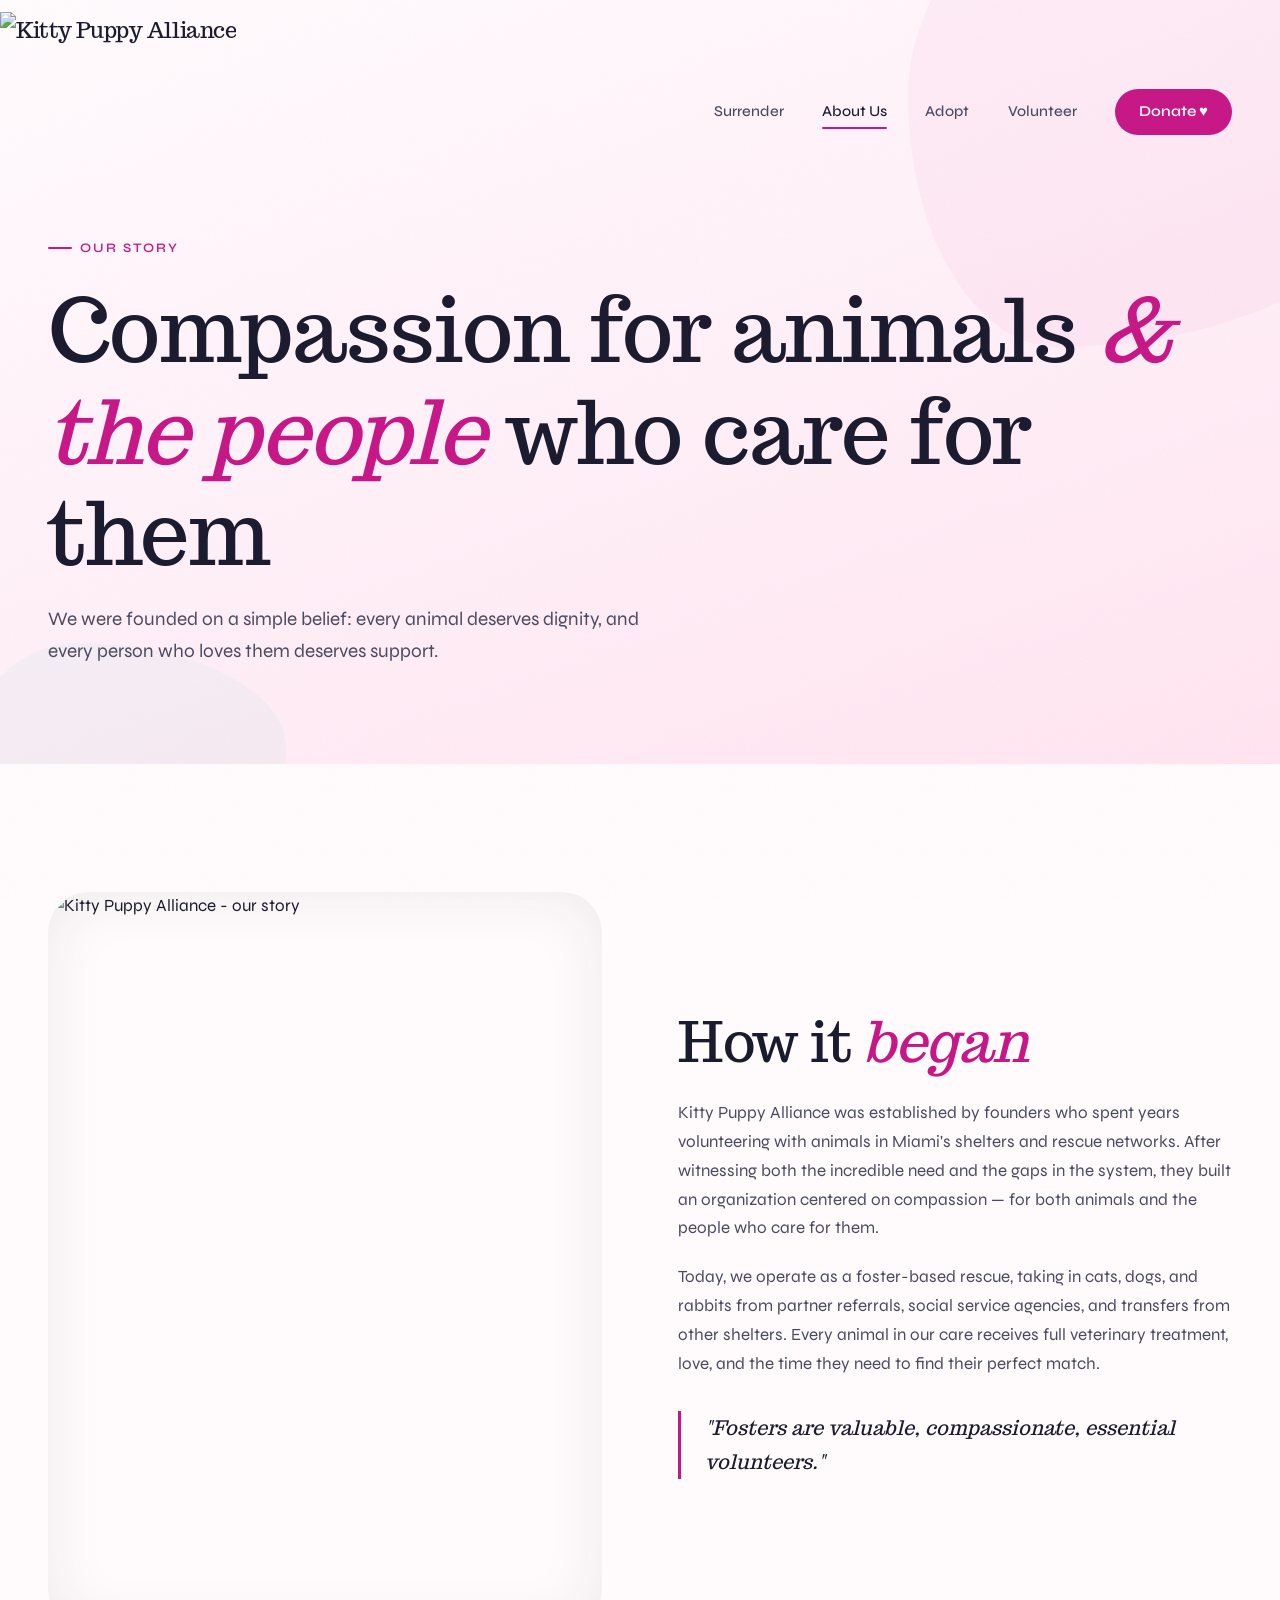
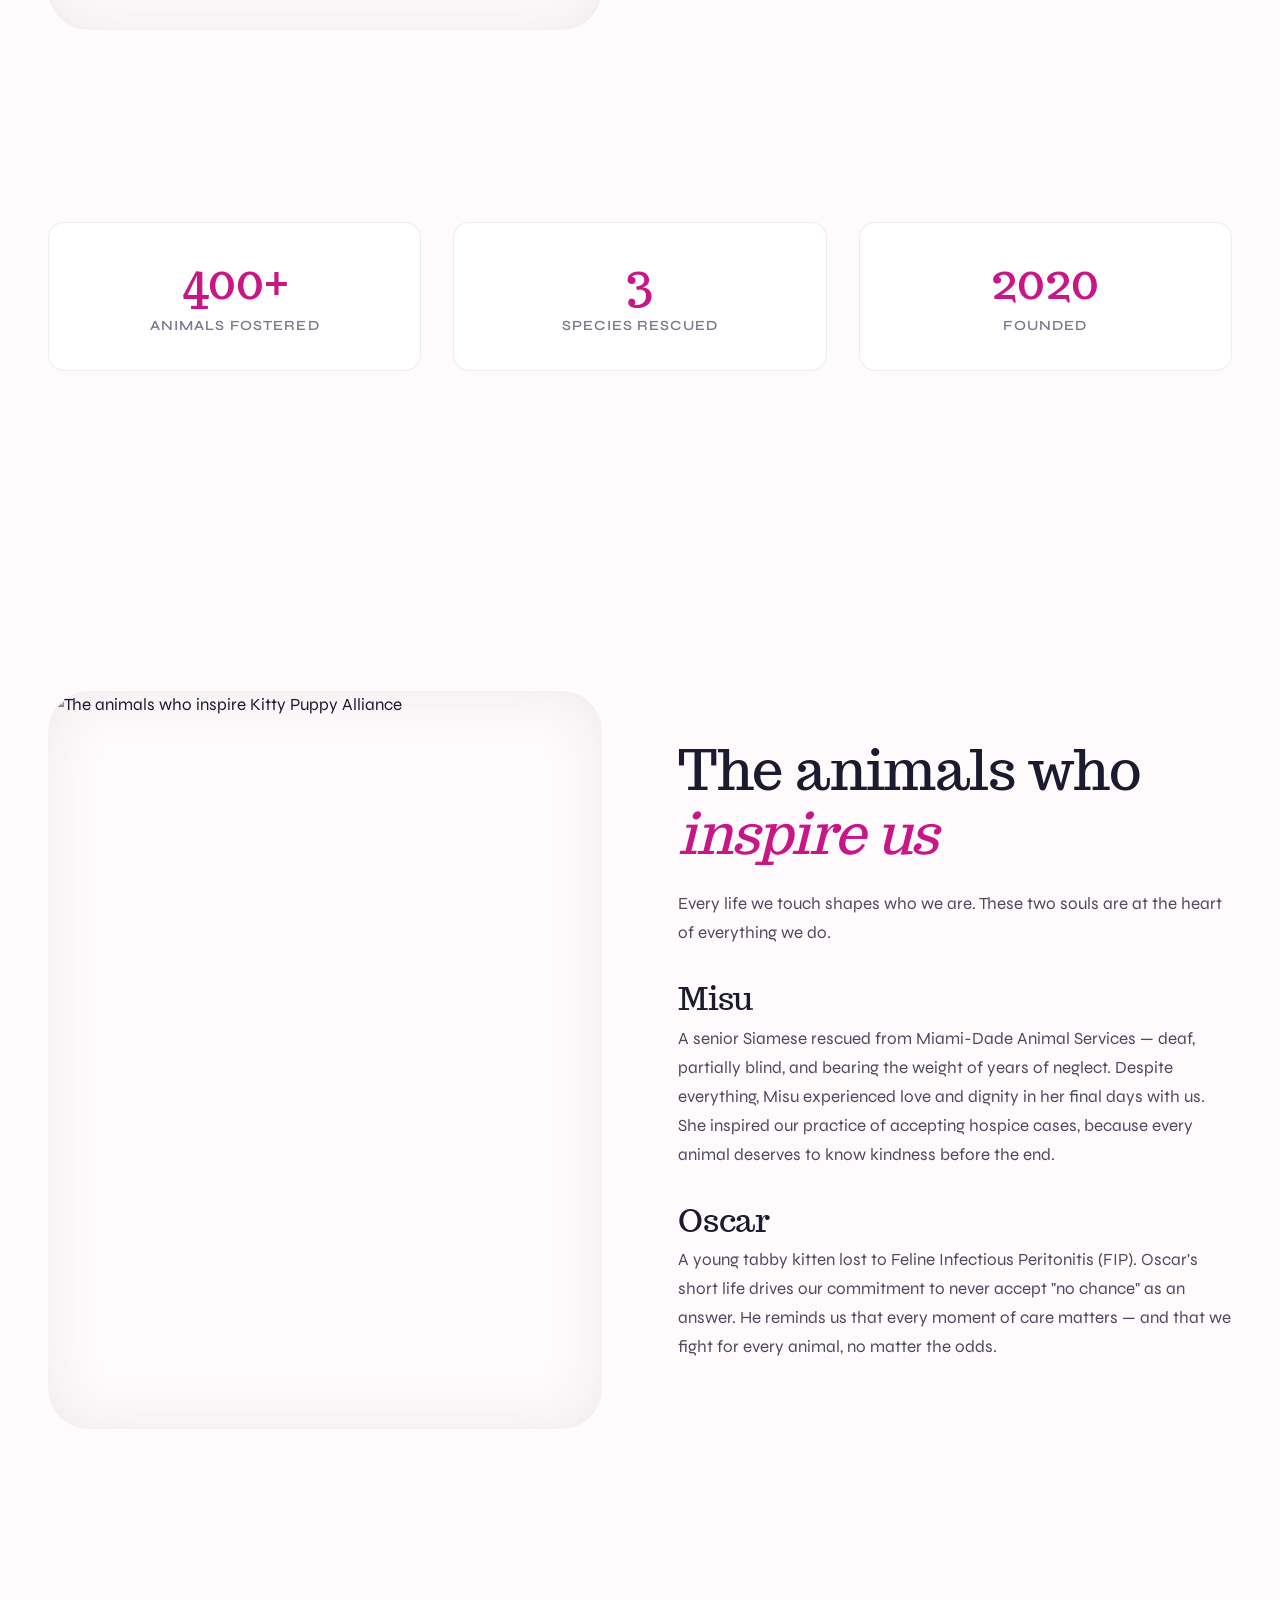
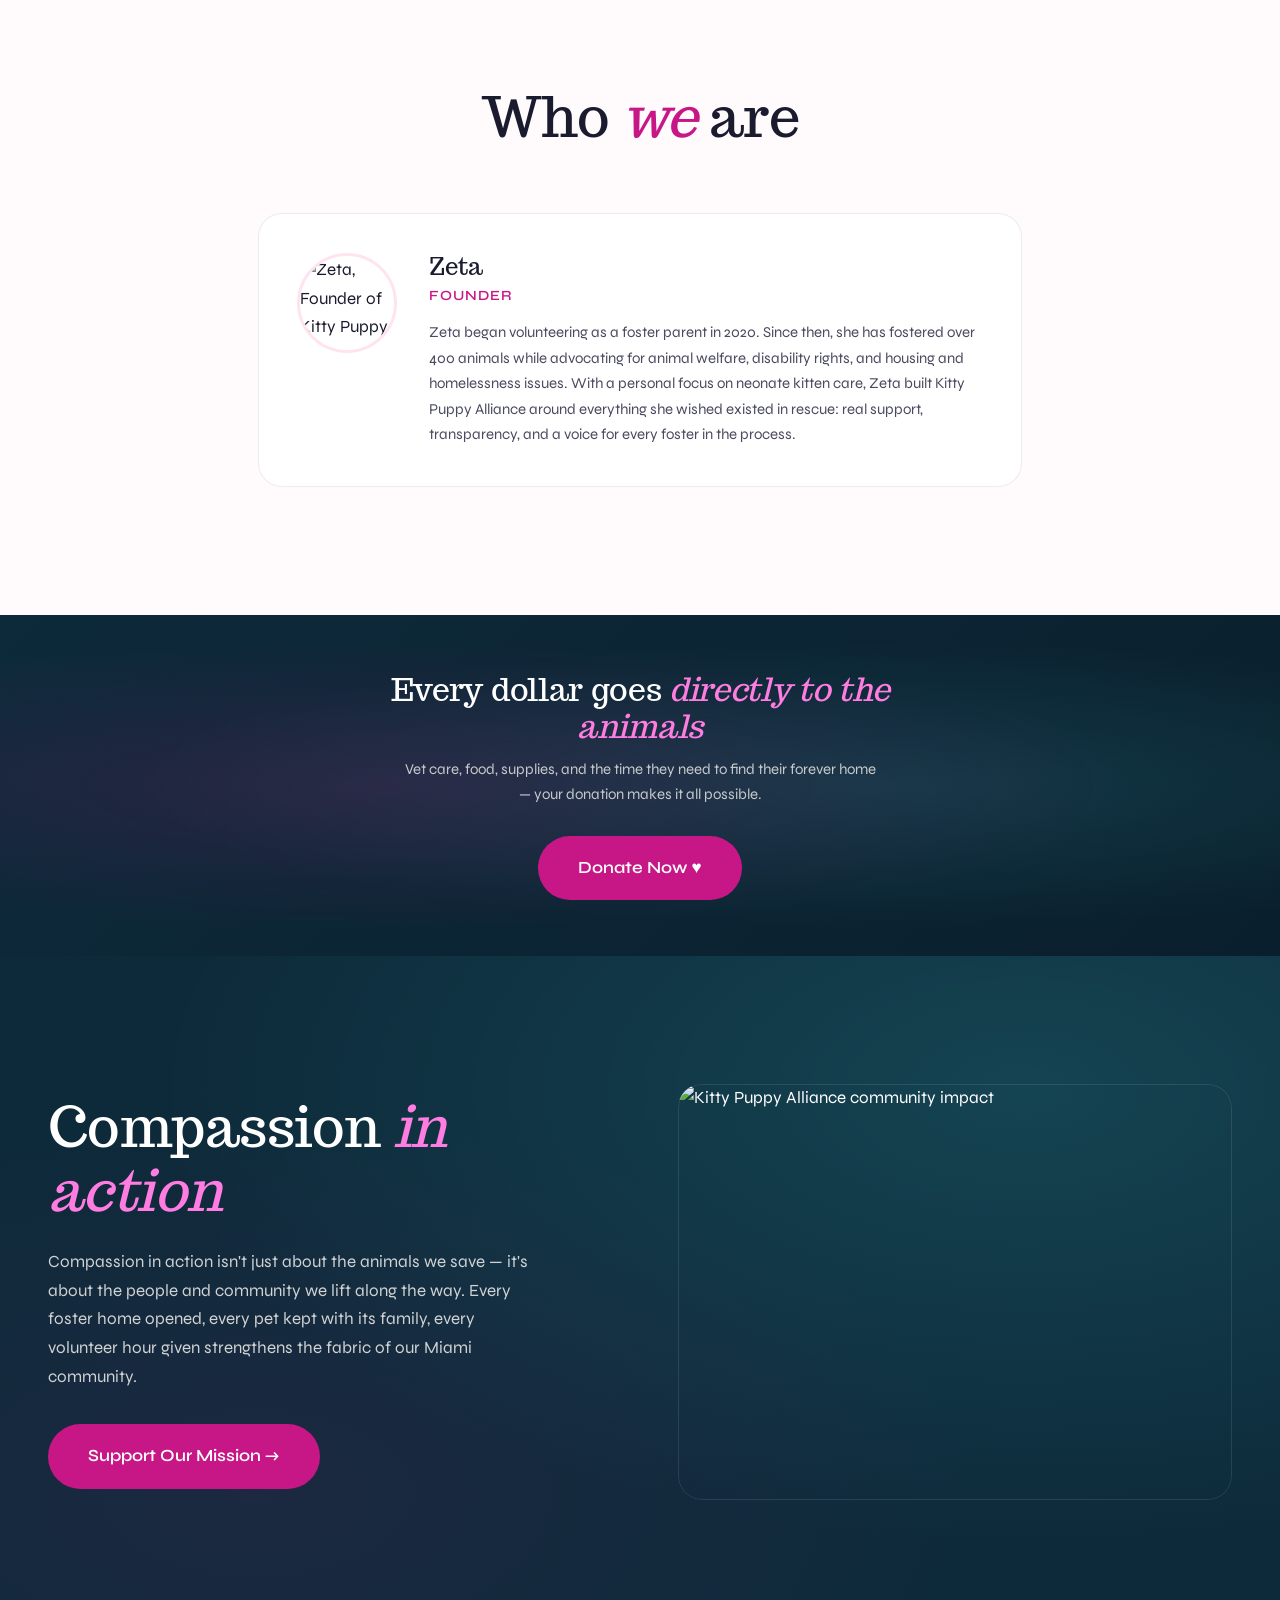
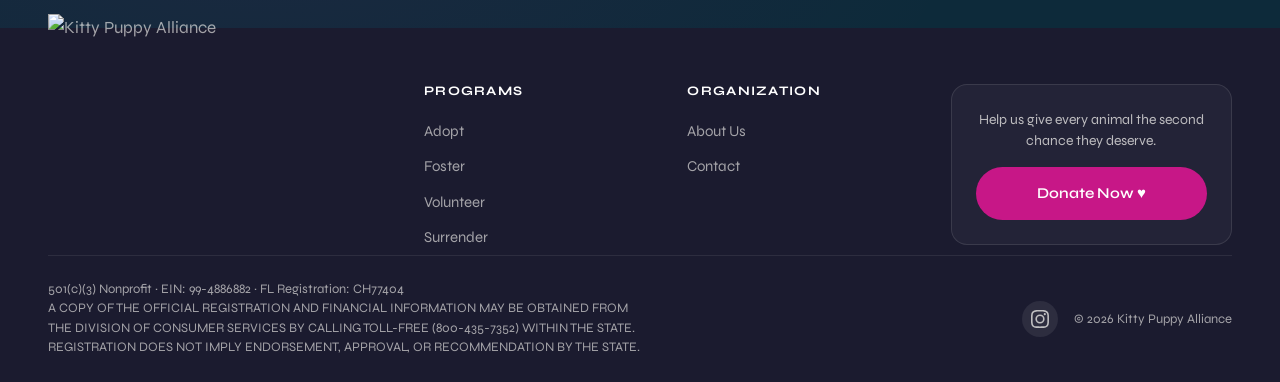
==== about.html @ 5770b817 "Initial commit — Kitty Puppy Alliance website Custom HTML/CSS/JS build with Formspree form integrati" ====
<!DOCTYPE html>
<html lang="en">
<head>
  <meta charset="UTF-8">
  <meta name="viewport" content="width=device-width, initial-scale=1.0">
  <title>About Us — Kitty Puppy Alliance</title>
  <meta name="description" content="Learn about Kitty Puppy Alliance, our mission, the animals who inspire us, and the team behind our work rescuing animals in Miami.">
  <link rel="preconnect" href="https://fonts.googleapis.com">
  <link rel="preconnect" href="https://fonts.gstatic.com" crossorigin>
  <link href="https://fonts.googleapis.com/css2?family=Trocchi&family=Syne:wght@400;500;600;700&display=swap" rel="stylesheet">
  <link rel="stylesheet" href="styles.css">
</head>
<body>

  <div id="nav-include"></div>

  <!-- Page Hero -->
  <section class="page-hero">
    <div class="page-hero__bg">
      <div class="page-hero__shape page-hero__shape--1"></div>
      <div class="page-hero__shape page-hero__shape--2"></div>
    </div>
    <div class="container">
      <div class="page-hero__content">
        <span class="page-hero__eyebrow">Our Story</span>
        <h1>Compassion for animals <em>&amp; the people</em> who care for them</h1>
        <p class="page-hero__desc">We were founded on a simple belief: every animal deserves dignity, and every person who loves them deserves support.</p>
      </div>
    </div>
  </section>

  <!-- Our Story -->
  <section>
    <div class="container">
      <div class="story__grid">
        <div class="story__image reveal-left">
          <img src="https://images.squarespace-cdn.com/content/v1/691a7016b13113248eb83f88/06ee1a6d-6d19-408b-808d-6c50726f0eca/22d7e254-aaae-4e81-8c7a-a4995b620a81.JPG" alt="Kitty Puppy Alliance - our story" loading="lazy">
        </div>
        <div class="story__text reveal-right">
          <h2>How it <em>began</em></h2>
          <p>Kitty Puppy Alliance was established by founders who spent years volunteering with animals in Miami's shelters and rescue networks. After witnessing both the incredible need and the gaps in the system, they built an organization centered on compassion — for both animals and the people who care for them.</p>
          <p>Today, we operate as a foster-based rescue, taking in cats, dogs, and rabbits from partner referrals, social service agencies, and transfers from other shelters. Every animal in our care receives full veterinary treatment, love, and the time they need to find their perfect match.</p>
          <blockquote>"Fosters are valuable, compassionate, essential volunteers."</blockquote>
        </div>
      </div>
    </div>
  </section>

  <!-- Stats -->
  <section style="padding-top: 0;">
    <div class="container">
      <div class="stats-row reveal">
        <div class="stat">
          <div class="stat__number">400+</div>
          <div class="stat__label">Animals Fostered</div>
        </div>
        <div class="stat">
          <div class="stat__number">3</div>
          <div class="stat__label">Species Rescued</div>
        </div>
        <div class="stat">
          <div class="stat__number">2020</div>
          <div class="stat__label">Founded</div>
        </div>
      </div>
    </div>
  </section>

  <!-- The Animals Who Inspire Us -->
  <section class="programs" style="background: var(--bg-cream);">
    <div class="container">
      <div class="story__grid">
        <div class="story__image reveal-left">
          <img src="https://images.squarespace-cdn.com/content/v1/691a7016b13113248eb83f88/638ed238-31b7-4795-a4ea-f58158a9a545/IMG_5581.JPG" alt="The animals who inspire Kitty Puppy Alliance" loading="lazy">
        </div>
        <div class="story__text reveal-right">
          <h2>The animals who <em>inspire us</em></h2>
          <p>Every life we touch shapes who we are. These two souls are at the heart of everything we do.</p>
          <div style="margin-top: 2rem;">
            <h3 style="margin-bottom: 0.5rem;">Misu</h3>
            <p>A senior Siamese rescued from Miami-Dade Animal Services — deaf, partially blind, and bearing the weight of years of neglect. Despite everything, Misu experienced love and dignity in her final days with us. She inspired our practice of accepting hospice cases, because every animal deserves to know kindness before the end.</p>
          </div>
          <div style="margin-top: 2rem;">
            <h3 style="margin-bottom: 0.5rem;">Oscar</h3>
            <p>A young tabby kitten lost to Feline Infectious Peritonitis (FIP). Oscar's short life drives our commitment to never accept "no chance" as an answer. He reminds us that every moment of care matters — and that we fight for every animal, no matter the odds.</p>
          </div>
        </div>
      </div>
    </div>
  </section>

  <!-- Founder -->
  <section>
    <div class="container container--narrow">
      <div class="programs__header reveal">
        <h2>Who <em>we</em> are</h2>
      </div>
      <div class="bio-card reveal">
        <div class="bio-card__avatar">
          <img src="https://images.squarespace-cdn.com/content/v1/691a7016b13113248eb83f88/3423b801-7f12-4124-b3c8-c02146cdd0ae/Screenshot_12-1-2026_134823_.jpeg?format=750w" alt="Zeta, Founder of Kitty Puppy Alliance">
        </div>
        <div>
          <h3 class="bio-card__name">Zeta</h3>
          <div class="bio-card__role">Founder</div>
          <p>Zeta began volunteering as a foster parent in 2020. Since then, she has fostered over 400 animals while advocating for animal welfare, disability rights, and housing and homelessness issues. With a personal focus on neonate kitten care, Zeta built Kitty Puppy Alliance around everything she wished existed in rescue: real support, transparency, and a voice for every foster in the process.</p>
        </div>
      </div>
    </div>
  </section>

  <!-- Donate CTA Banner -->
  <section class="donate-banner">
    <div class="container">
      <div class="donate-banner__inner">
        <h3>Every dollar goes <em>directly to the animals</em></h3>
        <p>Vet care, food, supplies, and the time they need to find their forever home — your donation makes it all possible.</p>
        <a href="https://checkout.shelterluv.com/donate/KPAI" class="btn btn--primary btn--lg" target="_blank" rel="noopener">Donate Now &hearts;</a>
      </div>
    </div>
  </section>

  <!-- Community Impact -->
  <section class="support">
    <div class="container">
      <div class="support__inner">
        <div class="support__text reveal-left">
          <h2>Compassion <em style="color: var(--accent-gold);">in action</em></h2>
          <p>Compassion in action isn't just about the animals we save — it's about the people and community we lift along the way. Every foster home opened, every pet kept with its family, every volunteer hour given strengthens the fabric of our Miami community.</p>
          <a href="https://checkout.shelterluv.com/donate/KPAI" class="btn btn--primary btn--lg" target="_blank" rel="noopener">Support Our Mission &rarr;</a>
        </div>
        <div class="support__visual reveal-right">
          <div class="support__image-frame">
            <img src="https://images.squarespace-cdn.com/content/v1/691a7016b13113248eb83f88/bb060ac6-0a2f-4ac6-9aef-354af32b2a9e/3b124921-14e9-4ecb-90fb-48788ac9b11e.JPG" alt="Kitty Puppy Alliance community impact" loading="lazy">
          </div>
        </div>
      </div>
    </div>
  </section>

  <div id="footer-include"></div>
  <div id="donate-modal-include"></div>

  <script src="script.js"></script>
</body>
</html>
---- styles.css ----
/* ============================================
   KITTY PUPPY ALLIANCE — Editorial Sanctuary
   ============================================ */

/* --- CSS Variables --- */
:root {
  --bg-cream: #FFFBFD;
  --bg-warm: #FFF0F8;
  --bg-blush: #FFE4F0;
  --bg-sage-light: #E0FEFF;
  --text-primary: #1B1B2F;
  --text-secondary: #4A4A60;
  --text-muted: #7A7A90;
  --accent-terracotta: #c71787;
  --accent-terracotta-dark: #a01270;
  --accent-sage: #00b8b8;
  --accent-sage-dark: #009696;
  --accent-gold: #ff7de1;
  --accent-forest: #0d2a3a;
  --accent-teal: #4dfffe;
  --white: #ffffff;
  --border-light: rgba(27, 27, 47, 0.08);
  --shadow-soft: 0 4px 30px rgba(27, 27, 47, 0.06);
  --shadow-medium: 0 8px 40px rgba(27, 27, 47, 0.1);
  --shadow-strong: 0 16px 60px rgba(27, 27, 47, 0.14);
  --radius-sm: 8px;
  --radius-md: 16px;
  --radius-lg: 24px;
  --radius-xl: 40px;
  --transition-fast: 0.2s cubic-bezier(0.4, 0, 0.2, 1);
  --transition-smooth: 0.4s cubic-bezier(0.4, 0, 0.2, 1);
  --transition-spring: 0.6s cubic-bezier(0.34, 1.56, 0.64, 1);
  --font-display: 'Trocchi', 'Georgia', serif;
  --font-body: 'Syne', 'Segoe UI', sans-serif;
  --container-max: 1280px;
  --container-narrow: 860px;
}

/* --- Reset & Base --- */
*, *::before, *::after {
  margin: 0;
  padding: 0;
  box-sizing: border-box;
}

html {
  scroll-behavior: smooth;
  -webkit-font-smoothing: antialiased;
  -moz-osx-font-smoothing: grayscale;
  overflow-x: hidden;
}

body {
  font-family: var(--font-body);
  font-size: 1.0625rem;
  line-height: 1.7;
  color: var(--text-primary);
  background-color: var(--bg-cream);
  overflow-x: hidden;
}

/* Grain overlay */
body::after {
  content: '';
  position: fixed;
  inset: 0;
  pointer-events: none;
  z-index: 9999;
  opacity: 0.018;
  background-image: url("data:image/svg+xml,%3Csvg viewBox='0 0 256 256' xmlns='http://www.w3.org/2000/svg'%3E%3Cfilter id='n'%3E%3CfeTurbulence type='fractalNoise' baseFrequency='0.85' numOctaves='4' stitchTiles='stitch'/%3E%3C/filter%3E%3Crect width='100%25' height='100%25' filter='url(%23n)'/%3E%3C/svg%3E");
  background-repeat: repeat;
  background-size: 200px;
}

img {
  max-width: 100%;
  height: auto;
  display: block;
}

a {
  color: inherit;
  text-decoration: none;
}

ul, ol {
  list-style: none;
}

button, input, textarea, select {
  font: inherit;
  color: inherit;
  border: none;
  background: none;
  outline: none;
}

button {
  cursor: pointer;
}

/* --- Typography --- */
h1, h2, h3, h4 {
  font-family: var(--font-display);
  font-weight: 400;
  line-height: 1.15;
  letter-spacing: -0.01em;
}

h1 {
  font-size: clamp(2.8rem, 7vw, 5.5rem);
}

h2 {
  font-size: clamp(2rem, 4.5vw, 3.5rem);
}

h3 {
  font-size: clamp(1.5rem, 2.5vw, 2rem);
}

h4 {
  font-size: clamp(1.2rem, 2vw, 1.5rem);
}

p {
  max-width: 68ch;
}

.text-muted {
  color: var(--text-muted);
}

.text-secondary {
  color: var(--text-secondary);
}

em, .italic {
  font-style: italic;
}

.display-serif {
  font-family: var(--font-display);
}

/* --- Layout --- */
.container {
  width: 100%;
  max-width: var(--container-max);
  margin: 0 auto;
  padding: 0 clamp(1.25rem, 4vw, 3rem);
}

.container--narrow {
  max-width: var(--container-narrow);
}

section {
  padding: clamp(4rem, 10vw, 8rem) 0;
}

/* --- Scroll Reveal Animations --- */
.reveal {
  opacity: 0;
  transform: translateY(32px);
  transition: opacity 0.8s cubic-bezier(0.4, 0, 0.2, 1),
              transform 0.8s cubic-bezier(0.4, 0, 0.2, 1);
}

.reveal.visible {
  opacity: 1;
  transform: translateY(0);
}

.reveal-delay-1 { transition-delay: 0.1s; }
.reveal-delay-2 { transition-delay: 0.2s; }
.reveal-delay-3 { transition-delay: 0.3s; }
.reveal-delay-4 { transition-delay: 0.4s; }

/* Fade in from left/right */
.reveal-left {
  opacity: 0;
  transform: translateX(-40px);
  transition: opacity 0.8s cubic-bezier(0.4, 0, 0.2, 1),
              transform 0.8s cubic-bezier(0.4, 0, 0.2, 1);
}

.reveal-right {
  opacity: 0;
  transform: translateX(40px);
  transition: opacity 0.8s cubic-bezier(0.4, 0, 0.2, 1),
              transform 0.8s cubic-bezier(0.4, 0, 0.2, 1);
}

.reveal-left.visible,
.reveal-right.visible {
  opacity: 1;
  transform: translateX(0);
}

/* --- Navigation --- */
.nav {
  position: fixed;
  top: 0;
  left: 0;
  right: 0;
  z-index: 1000;
  padding: 0.75rem 0;
  transition: background var(--transition-smooth),
              padding var(--transition-smooth),
              box-shadow var(--transition-smooth);
}

.nav.scrolled {
  background: rgba(255, 251, 253, 0.95);
  backdrop-filter: blur(20px);
  -webkit-backdrop-filter: blur(20px);
  padding: 0.5rem 0;
  box-shadow: 0 1px 0 var(--border-light);
}

.nav__inner {
  display: flex;
  align-items: center;
  justify-content: space-between;
  max-width: var(--container-max);
  margin: 0 auto;
  padding: 0 clamp(1.25rem, 4vw, 3rem) 0 0;
}

.nav__logo {
  display: flex;
  align-items: center;
  gap: 0.75rem;
  font-family: var(--font-display);
  font-size: 1.35rem;
  font-weight: 500;
  letter-spacing: -0.02em;
  color: var(--text-primary);
  transition: opacity var(--transition-fast);
}

.nav__logo:hover {
  opacity: 0.7;
}

.nav__logo-img {
  height: 200px;
  width: auto;
  flex-shrink: 0;
  transition: height 0.5s cubic-bezier(0.4, 0, 0.2, 1),
              opacity var(--transition-fast);
}

.nav.scrolled .nav__logo-img {
  height: 60px;
}

.nav__logo:hover .nav__logo-img {
  opacity: 0.8;
}

.nav__links {
  display: flex;
  align-items: center;
  gap: clamp(1.5rem, 3vw, 2.5rem);
}

.nav__link {
  font-size: 0.9375rem;
  font-weight: 500;
  color: var(--text-secondary);
  position: relative;
  transition: color var(--transition-fast);
}

.nav__link::after {
  content: '';
  position: absolute;
  bottom: -4px;
  left: 0;
  width: 0;
  height: 2px;
  background: var(--accent-terracotta);
  border-radius: 1px;
  transition: width var(--transition-smooth);
}

.nav__link:hover {
  color: var(--text-primary);
}

.nav__link:hover::after {
  width: 100%;
}

.nav__link--active {
  color: var(--text-primary);
}

.nav__link--active::after {
  width: 100%;
}

.nav__donate {
  display: inline-flex;
  align-items: center;
  gap: 0.5rem;
  padding: 0.625rem 1.5rem;
  background: var(--accent-terracotta);
  color: var(--white);
  font-size: 0.9375rem;
  font-weight: 600;
  border-radius: 100px;
  transition: background var(--transition-fast),
              transform var(--transition-fast);
}

.nav__donate:hover {
  background: var(--accent-terracotta-dark);
  transform: translateY(-1px);
}

/* Mobile menu */
.nav__hamburger {
  display: none;
  flex-direction: column;
  gap: 5px;
  padding: 4px;
  cursor: pointer;
  z-index: 1001;
}

.nav__hamburger span {
  display: block;
  width: 24px;
  height: 2px;
  background: var(--text-primary);
  border-radius: 2px;
  transition: transform var(--transition-smooth), opacity var(--transition-fast);
}

.nav__hamburger.active span:nth-child(1) {
  transform: rotate(45deg) translate(5px, 5px);
}

.nav__hamburger.active span:nth-child(2) {
  opacity: 0;
}

.nav__hamburger.active span:nth-child(3) {
  transform: rotate(-45deg) translate(5px, -5px);
}

/* --- Buttons --- */
.btn {
  display: inline-flex;
  align-items: center;
  justify-content: center;
  gap: 0.5rem;
  padding: 0.875rem 2rem;
  font-size: 0.9375rem;
  font-weight: 600;
  border-radius: 100px;
  transition: all var(--transition-fast);
  position: relative;
  overflow: hidden;
}

.btn--primary {
  background: var(--accent-terracotta);
  color: var(--white);
}

.btn--primary:hover {
  background: var(--accent-terracotta-dark);
  transform: translateY(-2px);
  box-shadow: 0 8px 24px rgba(199, 23, 135, 0.3);
}

.btn--secondary {
  background: transparent;
  color: var(--text-primary);
  border: 1.5px solid var(--text-primary);
}

.btn--secondary:hover {
  background: var(--text-primary);
  color: var(--white);
  transform: translateY(-2px);
}

.btn--sage {
  background: var(--accent-sage);
  color: var(--white);
}

.btn--sage:hover {
  background: var(--accent-sage-dark);
  transform: translateY(-2px);
  box-shadow: 0 8px 24px rgba(0, 184, 184, 0.3);
}

.btn--ghost {
  background: transparent;
  color: var(--accent-terracotta);
  padding: 0;
  font-weight: 600;
}

.btn--ghost::after {
  content: ' \2192';
  transition: transform var(--transition-fast);
  display: inline-block;
}

.btn--ghost:hover {
  color: var(--accent-terracotta-dark);
}

.btn--ghost:hover::after {
  transform: translateX(4px);
}

.btn--lg {
  padding: 1.125rem 2.5rem;
  font-size: 1.0625rem;
}

/* --- Hero Section --- */
.hero {
  position: relative;
  min-height: 100vh;
  display: flex;
  align-items: center;
  overflow: hidden;
  padding-top: 230px;
  padding-bottom: 60px;
}

.hero__bg {
  position: absolute;
  inset: 0;
  z-index: 0;
}

.hero__bg img {
  width: 100%;
  height: 100%;
  object-fit: cover;
  object-position: center 30%;
}

.hero__overlay {
  position: absolute;
  inset: 0;
  background: linear-gradient(
    135deg,
    rgba(255, 251, 253, 0.93) 0%,
    rgba(255, 251, 253, 0.80) 40%,
    rgba(255, 251, 253, 0.55) 100%
  );
}

.hero__content {
  position: relative;
  z-index: 1;
  max-width: 720px;
}

.hero__eyebrow {
  display: inline-flex;
  align-items: center;
  gap: 0.5rem;
  font-size: 0.8125rem;
  font-weight: 600;
  text-transform: uppercase;
  letter-spacing: 0.15em;
  color: var(--accent-terracotta);
  margin-bottom: 1.5rem;
  opacity: 0;
  transform: translateY(20px);
  animation: fadeUp 0.8s 0.3s forwards;
}

.hero__eyebrow::before {
  content: '';
  width: 32px;
  height: 2px;
  background: var(--accent-terracotta);
  border-radius: 1px;
}

.hero h1 {
  margin-bottom: 1.5rem;
  opacity: 0;
  transform: translateY(30px);
  animation: fadeUp 0.8s 0.5s forwards;
}

.hero h1 em {
  color: var(--accent-terracotta);
  font-style: italic;
}

.hero__subtitle {
  font-size: clamp(1.0625rem, 1.5vw, 1.25rem);
  color: var(--text-secondary);
  max-width: 540px;
  margin-bottom: 2.5rem;
  opacity: 0;
  transform: translateY(20px);
  animation: fadeUp 0.8s 0.7s forwards;
}

.hero__actions {
  display: flex;
  flex-wrap: wrap;
  gap: 1rem;
  opacity: 0;
  transform: translateY(20px);
  animation: fadeUp 0.8s 0.9s forwards;
}

/* Organic shape decoration */
.hero__shape {
  position: absolute;
  z-index: 0;
  opacity: 0.06;
}

.hero__shape--1 {
  top: -10%;
  right: -5%;
  width: 600px;
  height: 600px;
  background: var(--accent-sage);
  border-radius: 60% 40% 70% 30% / 50% 60% 40% 50%;
  animation: morphBlob 20s ease-in-out infinite;
}

.hero__shape--2 {
  bottom: -15%;
  left: -8%;
  width: 400px;
  height: 400px;
  background: var(--accent-terracotta);
  border-radius: 40% 60% 30% 70% / 60% 30% 70% 40%;
  animation: morphBlob 15s ease-in-out infinite reverse;
}

@keyframes morphBlob {
  0%, 100% { border-radius: 60% 40% 70% 30% / 50% 60% 40% 50%; }
  25% { border-radius: 40% 60% 30% 70% / 60% 30% 70% 40%; }
  50% { border-radius: 50% 50% 60% 40% / 40% 70% 30% 60%; }
  75% { border-radius: 70% 30% 50% 50% / 50% 40% 60% 50%; }
}

@keyframes fadeUp {
  to {
    opacity: 1;
    transform: translateY(0);
  }
}

/* --- Page Hero (inner pages) --- */
.page-hero {
  position: relative;
  padding: clamp(14rem, 18vw, 16rem) 0 clamp(4rem, 8vw, 6rem);
  overflow: hidden;
}

.page-hero__bg {
  position: absolute;
  inset: 0;
  background: linear-gradient(160deg, var(--bg-cream) 0%, var(--bg-warm) 50%, var(--bg-blush) 100%);
}

.page-hero__shape {
  position: absolute;
  opacity: 0.04;
  border-radius: 50%;
}

.page-hero__shape--1 {
  top: -20%;
  right: -10%;
  width: 500px;
  height: 500px;
  background: var(--accent-terracotta);
  border-radius: 60% 40% 70% 30% / 50% 60% 40% 50%;
}

.page-hero__shape--2 {
  bottom: -30%;
  left: -5%;
  width: 350px;
  height: 350px;
  background: var(--accent-sage);
  border-radius: 40% 60% 30% 70% / 60% 30% 70% 40%;
}

.page-hero__content {
  position: relative;
  z-index: 1;
}

.page-hero__eyebrow {
  display: inline-flex;
  align-items: center;
  gap: 0.5rem;
  font-size: 0.8125rem;
  font-weight: 600;
  text-transform: uppercase;
  letter-spacing: 0.15em;
  color: var(--accent-terracotta);
  margin-bottom: 1.25rem;
}

.page-hero__eyebrow::before {
  content: '';
  width: 24px;
  height: 2px;
  background: var(--accent-terracotta);
  border-radius: 1px;
}

.page-hero h1 {
  margin-bottom: 1.25rem;
}

.page-hero h1 em {
  color: var(--accent-terracotta);
}

.page-hero__desc {
  font-size: clamp(1.0625rem, 1.5vw, 1.1875rem);
  color: var(--text-secondary);
  max-width: 600px;
}

/* --- Support / CTA Section --- */
.support {
  background: var(--accent-forest);
  color: var(--white);
  position: relative;
  overflow: hidden;
}

.support::before {
  content: '';
  position: absolute;
  inset: 0;
  background: radial-gradient(ellipse at 80% 20%, rgba(77, 255, 254, 0.12), transparent 60%),
              radial-gradient(ellipse at 20% 80%, rgba(199, 23, 135, 0.08), transparent 50%);
}

.support__inner {
  position: relative;
  display: grid;
  grid-template-columns: 1fr 1fr;
  gap: clamp(3rem, 6vw, 5rem);
  align-items: center;
}

.support__text h2 {
  color: var(--white);
  margin-bottom: 1.5rem;
}

.support__text h2 em {
  color: var(--accent-gold);
}

.support__text p {
  color: rgba(255, 253, 249, 0.8);
  font-size: 1.0625rem;
  margin-bottom: 2rem;
  max-width: 480px;
}

.support__visual {
  position: relative;
}

.support__image-frame {
  position: relative;
  border-radius: var(--radius-lg);
  overflow: hidden;
  aspect-ratio: 4/3;
}

.support__image-frame img {
  width: 100%;
  height: 100%;
  object-fit: cover;
}

.support__image-frame::after {
  content: '';
  position: absolute;
  inset: 0;
  border-radius: inherit;
  border: 1px solid rgba(255, 255, 255, 0.1);
}

.support__badge {
  position: absolute;
  bottom: -20px;
  left: -20px;
  background: var(--accent-sage);
  color: var(--white);
  padding: 1.25rem 1.75rem;
  border-radius: var(--radius-md);
  font-family: var(--font-display);
  font-size: 1.1rem;
  box-shadow: var(--shadow-strong);
}

.support__badge strong {
  display: block;
  font-size: 2rem;
  line-height: 1;
  margin-bottom: 0.25rem;
}

/* --- Program Cards --- */
.programs {
  background: var(--bg-warm);
  position: relative;
}

.programs__header {
  text-align: center;
  margin-bottom: clamp(3rem, 6vw, 4rem);
}

.programs__header h2 {
  margin-bottom: 0.75rem;
}

.programs__header h2 em {
  color: var(--accent-terracotta);
}

.programs__header p {
  color: var(--text-secondary);
  margin: 0 auto;
  max-width: 540px;
}

.programs__grid {
  display: grid;
  grid-template-columns: repeat(3, 1fr);
  gap: clamp(1.5rem, 3vw, 2rem);
}

.program-card {
  background: var(--white);
  border-radius: var(--radius-lg);
  overflow: hidden;
  transition: transform var(--transition-smooth),
              box-shadow var(--transition-smooth);
  position: relative;
}

.program-card:hover {
  transform: translateY(-8px);
  box-shadow: var(--shadow-strong);
}

.program-card__image {
  aspect-ratio: 4/3;
  overflow: hidden;
  position: relative;
}

.program-card__image img {
  width: 100%;
  height: 100%;
  object-fit: cover;
  transition: transform 0.6s cubic-bezier(0.4, 0, 0.2, 1);
}

.program-card:hover .program-card__image img {
  transform: scale(1.05);
}

.program-card__image::after {
  content: '';
  position: absolute;
  bottom: 0;
  left: 0;
  right: 0;
  height: 40%;
  background: linear-gradient(to top, rgba(44, 24, 16, 0.08), transparent);
}

.program-card__body {
  padding: clamp(1.5rem, 3vw, 2rem);
}

.program-card__tag {
  display: inline-block;
  font-size: 0.75rem;
  font-weight: 700;
  text-transform: uppercase;
  letter-spacing: 0.12em;
  padding: 0.35rem 0.85rem;
  border-radius: 100px;
  margin-bottom: 0.75rem;
}

.program-card__tag--foster {
  background: rgba(0, 184, 184, 0.1);
  color: var(--accent-sage-dark);
}

.program-card__tag--adopt {
  background: rgba(199, 23, 135, 0.1);
  color: var(--accent-terracotta);
}

.program-card__tag--volunteer {
  background: rgba(255, 125, 225, 0.12);
  color: #c71787;
}

.program-card h3 {
  margin-bottom: 0.625rem;
  font-size: 1.5rem;
}

.program-card p {
  color: var(--text-secondary);
  font-size: 0.9375rem;
  margin-bottom: 1.5rem;
}

/* --- Contact Section --- */
.contact {
  position: relative;
}

.contact__inner {
  display: grid;
  grid-template-columns: 1fr 1.1fr;
  gap: clamp(3rem, 6vw, 5rem);
  align-items: start;
}

.contact__info h2 {
  margin-bottom: 1rem;
}

.contact__info h2 em {
  color: var(--accent-terracotta);
}

.contact__info > p {
  color: var(--text-secondary);
  margin-bottom: 2.5rem;
}

.contact__detail {
  display: flex;
  align-items: flex-start;
  gap: 1rem;
  margin-bottom: 1.5rem;
}

.contact__detail-icon {
  width: 44px;
  height: 44px;
  background: var(--bg-warm);
  border-radius: 12px;
  display: flex;
  align-items: center;
  justify-content: center;
  flex-shrink: 0;
  font-size: 1.1rem;
}

.contact__detail-text {
  padding-top: 0.25rem;
}

.contact__detail-label {
  font-size: 0.8125rem;
  font-weight: 600;
  text-transform: uppercase;
  letter-spacing: 0.08em;
  color: var(--text-muted);
  margin-bottom: 0.125rem;
}

.contact__detail-value {
  font-size: 1rem;
  font-weight: 500;
}

.contact__detail-value a {
  color: var(--accent-terracotta);
  transition: color var(--transition-fast);
}

.contact__detail-value a:hover {
  color: var(--accent-terracotta-dark);
}

/* Form */
.form {
  background: var(--white);
  padding: clamp(2rem, 4vw, 2.5rem);
  border-radius: var(--radius-lg);
  box-shadow: var(--shadow-soft);
  border: 1px solid var(--border-light);
}

.form__group {
  margin-bottom: 1.25rem;
}

.form__label {
  display: block;
  font-size: 0.875rem;
  font-weight: 600;
  margin-bottom: 0.5rem;
  color: var(--text-primary);
}

.form__input,
.form__textarea,
.form__select {
  width: 100%;
  padding: 0.875rem 1rem;
  background: var(--bg-cream);
  border: 1.5px solid var(--border-light);
  border-radius: var(--radius-sm);
  font-size: 0.9375rem;
  transition: border-color var(--transition-fast),
              box-shadow var(--transition-fast);
}

.form__input:focus,
.form__textarea:focus,
.form__select:focus {
  border-color: var(--accent-terracotta);
  box-shadow: 0 0 0 3px rgba(199, 23, 135, 0.1);
}

.form__textarea {
  resize: vertical;
  min-height: 120px;
}

.form__select {
  appearance: none;
  background-image: url("data:image/svg+xml,%3Csvg xmlns='http://www.w3.org/2000/svg' width='12' height='12' viewBox='0 0 12 12'%3E%3Cpath d='M6 8L1 3h10z' fill='%238B7355'/%3E%3C/svg%3E");
  background-repeat: no-repeat;
  background-position: right 1rem center;
  padding-right: 2.5rem;
  cursor: pointer;
}

.form__row {
  display: grid;
  grid-template-columns: 1fr 1fr;
  gap: 1rem;
}

.form__lang-toggle {
  display: flex;
  gap: 0;
  margin-bottom: 1.5rem;
  border: 1.5px solid var(--border-light);
  border-radius: 100px;
  overflow: hidden;
  width: fit-content;
}

.form__lang-btn {
  padding: 0.5rem 1.25rem;
  font-size: 0.8125rem;
  font-weight: 600;
  cursor: pointer;
  transition: all var(--transition-fast);
  background: var(--white);
  color: var(--text-muted);
  border: none;
}

.form__lang-btn.selected {
  background: var(--accent-terracotta);
  color: var(--white);
}

.form .btn {
  width: 100%;
  margin-top: 0.5rem;
}

/* --- Footer --- */
.footer {
  background: var(--text-primary);
  color: rgba(255, 253, 249, 0.6);
  padding: clamp(2.5rem, 5vw, 3.5rem) 0 1.5rem;
}

.footer__inner {
  position: relative;
  display: grid;
  grid-template-columns: 1.2fr 0.8fr 0.8fr 1fr;
  gap: clamp(1.5rem, 3vw, 3rem);
  align-items: start;
}

.footer__watermark {
  max-width: 100%;
  height: auto;
  align-self: center;
  margin-top: -70px;
}

.footer__bottom-right {
  display: flex;
  align-items: center;
  gap: 1rem;
}

.footer__social {
  display: flex;
  gap: 0.75rem;
}

.footer__social a {
  width: 36px;
  height: 36px;
  display: flex;
  align-items: center;
  justify-content: center;
  border-radius: 50%;
  background: rgba(255, 255, 255, 0.08);
  color: rgba(255, 253, 249, 0.7);
  font-size: 0.875rem;
  transition: background var(--transition-fast),
              color var(--transition-fast);
}

.footer__social a:hover {
  background: var(--accent-terracotta);
  color: var(--white);
}

.footer__col h4 {
  color: var(--white);
  font-family: var(--font-body);
  font-size: 0.8125rem;
  font-weight: 700;
  text-transform: uppercase;
  letter-spacing: 0.1em;
  margin-bottom: 1rem;
}

.footer__col a {
  display: block;
  font-size: 0.9375rem;
  padding: 0.3rem 0;
  transition: color var(--transition-fast);
}

.footer__col a:hover {
  color: var(--white);
}

.footer__donate {
  background: rgba(255, 255, 255, 0.04);
  border: 1px solid rgba(255, 255, 255, 0.1);
  border-radius: var(--radius-md);
  padding: 1.5rem;
  text-align: center;
}

.footer__donate p {
  font-size: 0.875rem;
  line-height: 1.5;
  margin-bottom: 1rem;
  color: rgba(255, 253, 249, 0.7);
}

.footer__donate .btn {
  width: 100%;
  font-size: 0.9375rem;
}

.footer__bottom {
  padding-top: 1.5rem;
  border-top: 1px solid rgba(255, 255, 255, 0.08);
  display: flex;
  flex-wrap: wrap;
  justify-content: space-between;
  gap: 1rem;
  font-size: 0.8125rem;
}

.footer__legal {
  max-width: 600px;
  line-height: 1.5;
}

/* --- Section Divider (organic wave) --- */
.wave-divider {
  position: relative;
  width: 100%;
  overflow: hidden;
  line-height: 0;
  margin-top: -1px;
}

.wave-divider svg {
  display: block;
  width: 100%;
  height: 70px;
}

.wave-divider--flip {
  margin-top: 0;
  margin-bottom: -1px;
}

/* --- Featured Pets --- */
.pets__grid {
  display: grid;
  grid-template-columns: repeat(2, 1fr);
  gap: clamp(1.5rem, 3vw, 2rem);
  margin-top: clamp(2.5rem, 5vw, 3.5rem);
}

.pet-card {
  background: var(--white);
  border-radius: var(--radius-lg);
  overflow: hidden;
  display: grid;
  grid-template-columns: 1fr 1fr;
  transition: transform var(--transition-smooth),
              box-shadow var(--transition-smooth);
  border: 1px solid var(--border-light);
}

.pet-card:hover {
  transform: translateY(-4px);
  box-shadow: var(--shadow-medium);
}

.pet-card__image {
  aspect-ratio: 1;
  overflow: hidden;
}

.pet-card__image img {
  width: 100%;
  height: 100%;
  object-fit: cover;
  transition: transform 0.6s cubic-bezier(0.4, 0, 0.2, 1);
}

.pet-card:hover .pet-card__image img {
  transform: scale(1.05);
}

.pet-card__info {
  padding: clamp(1.5rem, 3vw, 2rem);
  display: flex;
  flex-direction: column;
  justify-content: center;
}

.pet-card__name {
  font-family: var(--font-display);
  font-size: 1.75rem;
  margin-bottom: 0.5rem;
}

.pet-card__status {
  display: inline-flex;
  align-items: center;
  gap: 0.375rem;
  font-size: 0.8125rem;
  font-weight: 600;
  color: var(--accent-terracotta);
  margin-bottom: 1rem;
}

.pet-card__status::before {
  content: '';
  width: 8px;
  height: 8px;
  background: var(--accent-terracotta);
  border-radius: 50%;
  animation: pulse 2s ease-in-out infinite;
}

@keyframes pulse {
  0%, 100% { opacity: 1; }
  50% { opacity: 0.4; }
}

.pet-card__desc {
  color: var(--text-secondary);
  font-size: 0.9375rem;
  margin-bottom: 1.5rem;
}

/* --- FAQ / Accordion --- */
.faq__list {
  max-width: 760px;
  margin: clamp(2.5rem, 5vw, 3.5rem) auto 0;
}

.faq-item {
  border-bottom: 1px solid var(--border-light);
}

.faq-item__question {
  width: 100%;
  display: flex;
  justify-content: space-between;
  align-items: center;
  padding: 1.5rem 0;
  font-family: var(--font-display);
  font-size: 1.25rem;
  text-align: left;
  cursor: pointer;
  transition: color var(--transition-fast);
}

.faq-item__question:hover {
  color: var(--accent-terracotta);
}

.faq-item__icon {
  width: 28px;
  height: 28px;
  position: relative;
  flex-shrink: 0;
  border-radius: 50%;
  background: var(--bg-warm);
  transition: transform var(--transition-smooth),
              background var(--transition-fast);
  font-size: 0;
}

.faq-item__icon::before,
.faq-item__icon::after {
  content: '';
  position: absolute;
  top: 50%;
  left: 50%;
  background: var(--text-primary);
  border-radius: 1px;
  transition: background var(--transition-fast);
}

.faq-item__icon::before {
  width: 12px;
  height: 2px;
  transform: translate(-50%, -50%);
}

.faq-item__icon::after {
  width: 2px;
  height: 12px;
  transform: translate(-50%, -50%);
}

.faq-item.active .faq-item__icon {
  transform: rotate(45deg);
  background: var(--accent-terracotta);
}

.faq-item.active .faq-item__icon::before,
.faq-item.active .faq-item__icon::after {
  background: var(--white);
}

.faq-item__answer {
  max-height: 0;
  overflow: hidden;
  transition: max-height 0.5s cubic-bezier(0.4, 0, 0.2, 1),
              padding 0.5s cubic-bezier(0.4, 0, 0.2, 1);
}

.faq-item.active .faq-item__answer {
  max-height: 500px;
  padding-bottom: 1.5rem;
}

.faq-item__answer p {
  color: var(--text-secondary);
  font-size: 0.9375rem;
  line-height: 1.7;
}

/* --- Story / About Section --- */
.story__grid {
  display: grid;
  grid-template-columns: 1fr 1fr;
  gap: clamp(3rem, 6vw, 5rem);
  align-items: center;
}

.story__image {
  border-radius: var(--radius-xl);
  overflow: hidden;
  aspect-ratio: 3/4;
  position: relative;
}

.story__image img {
  width: 100%;
  height: 100%;
  object-fit: cover;
}

.story__image::after {
  content: '';
  position: absolute;
  inset: 0;
  border-radius: inherit;
  box-shadow: inset 0 0 60px rgba(44, 24, 16, 0.08);
}

.story__text h2 {
  margin-bottom: 1.5rem;
}

.story__text h2 em {
  color: var(--accent-terracotta);
}

.story__text p {
  color: var(--text-secondary);
  margin-bottom: 1.25rem;
}

.story__text blockquote {
  font-family: var(--font-display);
  font-style: italic;
  font-size: 1.25rem;
  color: var(--text-primary);
  padding-left: 1.5rem;
  border-left: 3px solid var(--accent-terracotta);
  margin: 2rem 0;
}

/* --- Team / Bio Cards --- */
.bio-card {
  display: grid;
  grid-template-columns: auto 1fr;
  gap: 2rem;
  background: var(--white);
  border-radius: var(--radius-lg);
  padding: clamp(1.5rem, 3vw, 2.5rem);
  border: 1px solid var(--border-light);
  margin-top: 2rem;
}

.bio-card__avatar {
  width: 100px;
  height: 100px;
  border-radius: 50%;
  overflow: hidden;
  border: 3px solid var(--bg-blush);
}

.bio-card__avatar img {
  width: 100%;
  height: 100%;
  object-fit: cover;
}

.bio-card__name {
  font-family: var(--font-display);
  font-size: 1.5rem;
  margin-bottom: 0.25rem;
}

.bio-card__role {
  font-size: 0.875rem;
  font-weight: 600;
  color: var(--accent-terracotta);
  text-transform: uppercase;
  letter-spacing: 0.08em;
  margin-bottom: 0.75rem;
}

.bio-card p {
  color: var(--text-secondary);
  font-size: 0.9375rem;
}

/* --- Inspiration Cards --- */
.inspiration-grid {
  display: grid;
  grid-template-columns: repeat(2, 1fr);
  gap: clamp(1.5rem, 3vw, 2rem);
  margin-top: clamp(2.5rem, 5vw, 3.5rem);
}

.inspiration-card {
  background: var(--white);
  border-radius: var(--radius-lg);
  overflow: hidden;
  border: 1px solid var(--border-light);
}

.inspiration-card__image {
  aspect-ratio: 16/9;
  overflow: hidden;
}

.inspiration-card__image img {
  width: 100%;
  height: 100%;
  object-fit: cover;
}

.inspiration-card__body {
  padding: clamp(1.5rem, 3vw, 2rem);
}

.inspiration-card__name {
  font-family: var(--font-display);
  font-size: 1.5rem;
  margin-bottom: 0.5rem;
}

.inspiration-card__body p {
  color: var(--text-secondary);
  font-size: 0.9375rem;
}

/* --- Resource List --- */
.resources {
  margin: 2.5rem 0;
}

.resource-item {
  display: flex;
  align-items: flex-start;
  gap: 1rem;
  padding: 1.25rem 0;
  border-bottom: 1px solid var(--border-light);
}

.resource-item__number {
  width: 36px;
  height: 36px;
  display: flex;
  align-items: center;
  justify-content: center;
  background: var(--bg-warm);
  border-radius: 50%;
  font-family: var(--font-display);
  font-weight: 600;
  font-size: 0.875rem;
  color: var(--accent-terracotta);
  flex-shrink: 0;
}

.resource-item__text {
  padding-top: 0.35rem;
  font-size: 1rem;
  color: var(--text-secondary);
}

/* --- Adoption Forms Grid --- */
.forms-grid {
  display: grid;
  grid-template-columns: repeat(3, 1fr);
  gap: 1.5rem;
  margin-top: 2.5rem;
}

.form-link-card {
  background: var(--white);
  border: 1.5px solid var(--border-light);
  border-radius: var(--radius-md);
  padding: 1.75rem;
  text-align: center;
  transition: all var(--transition-smooth);
}

.form-link-card:hover {
  border-color: var(--accent-terracotta);
  transform: translateY(-4px);
  box-shadow: var(--shadow-medium);
}

.form-link-card__icon {
  width: 56px;
  height: 56px;
  margin: 0 auto 1rem;
  background: var(--bg-warm);
  border-radius: 50%;
  display: flex;
  align-items: center;
  justify-content: center;
  font-size: 1.5rem;
  transition: background var(--transition-fast);
}

.form-link-card:hover .form-link-card__icon {
  background: rgba(199, 23, 135, 0.1);
}

.form-link-card h4 {
  font-size: 1.125rem;
  margin-bottom: 0.5rem;
}

.form-link-card p {
  font-size: 0.875rem;
  color: var(--text-muted);
  margin: 0 auto;
}

/* --- Notice/Callout --- */
.callout {
  background: var(--bg-warm);
  border-left: 4px solid var(--accent-terracotta);
  border-radius: 0 var(--radius-sm) var(--radius-sm) 0;
  padding: 1.5rem 2rem;
  margin: 2rem 0;
}

.callout p {
  color: var(--text-secondary);
  font-size: 0.9375rem;
}

.callout--sage {
  border-left-color: var(--accent-sage);
  background: var(--bg-sage-light);
}

/* --- Intake Criteria List --- */
.criteria-list {
  margin: 1.5rem 0;
}

.criteria-list li {
  display: flex;
  align-items: flex-start;
  gap: 0.75rem;
  padding: 0.625rem 0;
  color: var(--text-secondary);
}

.criteria-list li::before {
  content: '';
  width: 20px;
  height: 20px;
  flex-shrink: 0;
  margin-top: 2px;
  background: var(--accent-sage);
  border-radius: 50%;
  display: flex;
  align-items: center;
  justify-content: center;
  background-image: url("data:image/svg+xml,%3Csvg xmlns='http://www.w3.org/2000/svg' width='12' height='12' viewBox='0 0 12 12'%3E%3Cpath d='M10 3L4.5 8.5 2 6' stroke='white' stroke-width='2' fill='none' stroke-linecap='round'/%3E%3C/svg%3E");
  background-repeat: no-repeat;
  background-position: center;
}

/* --- Two Column Content --- */
.two-col {
  display: grid;
  grid-template-columns: 1fr 1fr;
  gap: clamp(3rem, 6vw, 5rem);
  align-items: start;
}

/* --- Stats Row --- */
.stats-row {
  display: grid;
  grid-template-columns: repeat(3, 1fr);
  gap: 2rem;
  margin: clamp(3rem, 6vw, 4rem) 0;
}

.stat {
  text-align: center;
  padding: 2rem;
  background: var(--white);
  border-radius: var(--radius-md);
  border: 1px solid var(--border-light);
}

.stat__number {
  font-family: var(--font-display);
  font-size: clamp(2.5rem, 4vw, 3.5rem);
  color: var(--accent-terracotta);
  line-height: 1;
  margin-bottom: 0.5rem;
}

.stat__label {
  font-size: 0.875rem;
  font-weight: 600;
  color: var(--text-muted);
  text-transform: uppercase;
  letter-spacing: 0.08em;
}

/* --- Shelterluv Embed --- */
.shelterluv-wrap {
  margin-top: 2rem;
  min-height: 400px;
  border-radius: var(--radius-lg);
  overflow: hidden;
}

.shelterluv-wrap iframe {
  width: 100%;
  min-height: 600px;
  border: none;
  border-radius: var(--radius-lg);
}

/* --- Instagram Feed Grid --- */
.ig-grid {
  display: grid;
  grid-template-columns: repeat(5, 1fr);
  gap: 0.75rem;
  margin-top: 2rem;
}

.ig-grid__item {
  position: relative;
  aspect-ratio: 1;
  border-radius: var(--radius-md);
  overflow: hidden;
  cursor: pointer;
}

.ig-grid__item img {
  width: 100%;
  height: 100%;
  object-fit: cover;
  transition: transform 0.5s cubic-bezier(0.4, 0, 0.2, 1);
}

.ig-grid__item::after {
  content: '';
  position: absolute;
  inset: 0;
  background: rgba(199, 23, 135, 0);
  transition: background var(--transition-smooth);
  display: flex;
  align-items: center;
  justify-content: center;
}

.ig-grid__item:hover img {
  transform: scale(1.08);
}

.ig-grid__item:hover::after {
  background: rgba(199, 23, 135, 0.2);
}

.ig-grid__overlay {
  position: absolute;
  inset: 0;
  display: flex;
  align-items: center;
  justify-content: center;
  z-index: 1;
  opacity: 0;
  transition: opacity var(--transition-smooth);
}

.ig-grid__item:hover .ig-grid__overlay {
  opacity: 1;
}

.ig-grid__overlay svg {
  width: 28px;
  height: 28px;
  fill: white;
  filter: drop-shadow(0 2px 8px rgba(0,0,0,0.3));
}

/* --- Contact Icon SVGs --- */
.contact__detail-icon svg {
  width: 20px;
  height: 20px;
  fill: var(--accent-terracotta);
}

/* --- Footer Social SVG Icons --- */
.footer__social svg {
  width: 18px;
  height: 18px;
  fill: currentColor;
}

@media (max-width: 480px) {
  .footer__watermark {
    justify-self: center;
    max-width: 180px;
    margin-top: 0;
  }
}

/* ============================================
   RESPONSIVE
   ============================================ */

@media (max-width: 1024px) {
  .programs__grid {
    grid-template-columns: repeat(2, 1fr);
  }

  .programs__grid .program-card:last-child {
    grid-column: span 2;
    max-width: 500px;
    justify-self: center;
  }

  .support__inner {
    grid-template-columns: 1fr;
  }

  .contact__inner {
    grid-template-columns: 1fr;
  }

  .story__grid {
    grid-template-columns: 1fr;
  }

  .story__image {
    aspect-ratio: 16/9;
    max-height: 400px;
  }

  .footer__inner {
    grid-template-columns: 1fr 1fr 1fr;
  }

  .footer__watermark {
    grid-column: span 3;
    max-width: 200px;
    justify-self: center;
  }

  .footer__donate {
    grid-column: span 3;
    max-width: 400px;
    justify-self: center;
  }

  .pet-card {
    grid-template-columns: 1fr;
  }

  .pet-card__image {
    aspect-ratio: 16/9;
  }

  .two-col {
    grid-template-columns: 1fr;
  }
}

@media (max-width: 768px) {
  .nav__links {
    position: fixed;
    inset: 0;
    background: var(--bg-cream);
    flex-direction: column;
    justify-content: center;
    gap: 2rem;
    transform: translateX(100%);
    transition: transform var(--transition-smooth);
    z-index: 1000;
  }

  .nav__links.open {
    transform: translateX(0);
  }

  .nav__links .nav__link {
    font-size: 1.5rem;
    font-family: var(--font-display);
  }

  .nav__hamburger {
    display: flex;
  }

  .hero__content {
    max-width: 100%;
  }

  .programs__grid {
    grid-template-columns: 1fr;
  }

  .programs__grid .program-card:last-child {
    grid-column: span 1;
    max-width: 100%;
  }

  .pets__grid {
    grid-template-columns: 1fr;
  }

  .forms-grid {
    grid-template-columns: 1fr;
  }

  .footer__inner {
    grid-template-columns: 1fr;
  }


  .footer__donate {
    grid-column: span 1;
    max-width: 100%;
  }

  .footer__bottom {
    flex-direction: column;
    text-align: center;
    align-items: center;
  }

  .footer__bottom-right {
    justify-content: center;
  }

  .inspiration-grid {
    grid-template-columns: 1fr;
  }

  .stats-row {
    grid-template-columns: 1fr;
    gap: 1rem;
  }

  .form__row {
    grid-template-columns: 1fr;
  }

  .bio-card {
    grid-template-columns: 1fr;
    text-align: center;
  }

  .bio-card__avatar {
    margin: 0 auto;
  }

  .hero__shape--1,
  .hero__shape--2 {
    display: none;
  }

  .ig-grid {
    grid-template-columns: repeat(2, 1fr);
  }
}

@media (max-width: 480px) {
  .hero__actions {
    flex-direction: column;
  }

  .hero__actions .btn {
    width: 100%;
  }
}

/* --- Donate Popup Modal --- */
.donate-modal-overlay {
  position: fixed;
  inset: 0;
  background: rgba(27, 27, 47, 0.55);
  backdrop-filter: blur(6px);
  -webkit-backdrop-filter: blur(6px);
  z-index: 10000;
  display: flex;
  align-items: center;
  justify-content: center;
  opacity: 0;
  pointer-events: none;
  transition: opacity 0.4s cubic-bezier(0.4, 0, 0.2, 1);
  padding: 1.5rem;
}

.donate-modal-overlay.active {
  opacity: 1;
  pointer-events: auto;
}

.donate-modal {
  background: var(--white);
  border-radius: var(--radius-lg);
  max-width: 480px;
  width: 100%;
  padding: clamp(2rem, 5vw, 3rem);
  position: relative;
  box-shadow: 0 24px 80px rgba(27, 27, 47, 0.25);
  transform: translateY(24px) scale(0.96);
  transition: transform 0.5s cubic-bezier(0.34, 1.56, 0.64, 1);
  text-align: center;
}

.donate-modal-overlay.active .donate-modal {
  transform: translateY(0) scale(1);
}

.donate-modal__close {
  position: absolute;
  top: 1rem;
  right: 1rem;
  width: 36px;
  height: 36px;
  border-radius: 50%;
  background: var(--bg-warm);
  display: flex;
  align-items: center;
  justify-content: center;
  font-size: 1.25rem;
  color: var(--text-secondary);
  cursor: pointer;
  transition: all var(--transition-fast);
  border: none;
  line-height: 1;
}

.donate-modal__close:hover {
  background: var(--accent-terracotta);
  color: var(--white);
}

.donate-modal__heart {
  width: 64px;
  height: 64px;
  background: linear-gradient(135deg, var(--accent-terracotta), var(--accent-gold));
  border-radius: 50%;
  display: flex;
  align-items: center;
  justify-content: center;
  margin: 0 auto 1.5rem;
  font-size: 1.75rem;
  animation: heartPulse 2s ease-in-out infinite;
}

@keyframes heartPulse {
  0%, 100% { transform: scale(1); }
  50% { transform: scale(1.08); }
}

.donate-modal h3 {
  font-size: clamp(1.5rem, 3vw, 1.875rem);
  margin-bottom: 0.75rem;
}

.donate-modal h3 em {
  color: var(--accent-terracotta);
}

.donate-modal > p {
  color: var(--text-secondary);
  font-size: 0.9375rem;
  margin: 0 auto 2rem;
  max-width: 380px;
}

.donate-modal__amounts {
  display: grid;
  grid-template-columns: repeat(3, 1fr);
  gap: 0.75rem;
  margin-bottom: 1.5rem;
}

.donate-modal__amount {
  padding: 0.875rem 0.5rem;
  border: 2px solid var(--border-light);
  border-radius: var(--radius-sm);
  font-weight: 700;
  font-size: 1.0625rem;
  cursor: pointer;
  transition: all var(--transition-fast);
  background: var(--white);
  color: var(--text-primary);
}

.donate-modal__amount:hover,
.donate-modal__amount.selected {
  border-color: var(--accent-terracotta);
  background: rgba(199, 23, 135, 0.06);
  color: var(--accent-terracotta);
}

.donate-modal__frequency {
  display: flex;
  gap: 0.75rem;
  margin-bottom: 2rem;
  justify-content: center;
}

.donate-modal__freq-btn {
  padding: 0.5rem 1.25rem;
  border: 1.5px solid var(--border-light);
  border-radius: 100px;
  font-size: 0.875rem;
  font-weight: 600;
  cursor: pointer;
  transition: all var(--transition-fast);
  background: var(--white);
  color: var(--text-secondary);
}

.donate-modal__freq-btn:hover,
.donate-modal__freq-btn.selected {
  border-color: var(--accent-terracotta);
  background: var(--accent-terracotta);
  color: var(--white);
}

.donate-modal .btn {
  width: 100%;
}

.donate-modal__later {
  display: block;
  margin-top: 1rem;
  font-size: 0.8125rem;
  color: var(--text-muted);
  cursor: pointer;
  transition: color var(--transition-fast);
  background: none;
  border: none;
}

.donate-modal__later:hover {
  color: var(--text-primary);
}

/* --- Inline Donate CTA Banner --- */
.donate-banner {
  background: linear-gradient(135deg, var(--accent-forest) 0%, #0a1f2d 100%);
  padding: clamp(2.5rem, 5vw, 3.5rem) 0;
  position: relative;
  overflow: hidden;
  text-align: center;
}

.donate-banner::before {
  content: '';
  position: absolute;
  inset: 0;
  background: radial-gradient(ellipse at 30% 50%, rgba(199, 23, 135, 0.15), transparent 60%),
              radial-gradient(ellipse at 70% 50%, rgba(77, 255, 254, 0.1), transparent 60%);
}

.donate-banner__inner {
  position: relative;
  z-index: 1;
  max-width: 600px;
  margin: 0 auto;
}

.donate-banner h3 {
  color: var(--white);
  font-size: clamp(1.5rem, 3vw, 2rem);
  margin-bottom: 0.75rem;
}

.donate-banner h3 em {
  color: var(--accent-gold);
}

.donate-banner p {
  color: rgba(255, 253, 249, 0.75);
  font-size: 0.9375rem;
  margin: 0 auto 1.75rem;
  max-width: 480px;
}

.donate-banner .btn {
  display: inline-flex;
}

.donate-banner--light {
  background: linear-gradient(135deg, var(--bg-warm) 0%, var(--bg-blush) 100%);
}

.donate-banner--light::before {
  background: radial-gradient(ellipse at 30% 50%, rgba(199, 23, 135, 0.06), transparent 60%),
              radial-gradient(ellipse at 70% 50%, rgba(0, 184, 184, 0.05), transparent 60%);
}

.donate-banner--light h3 {
  color: var(--text-primary);
}

.donate-banner--light h3 em {
  color: var(--accent-terracotta);
}

.donate-banner--light p {
  color: var(--text-secondary);
}

@media (max-width: 480px) {
  .donate-modal__amounts {
    grid-template-columns: repeat(2, 1fr);
  }

  .donate-modal__frequency {
    flex-direction: column;
    align-items: center;
  }
}
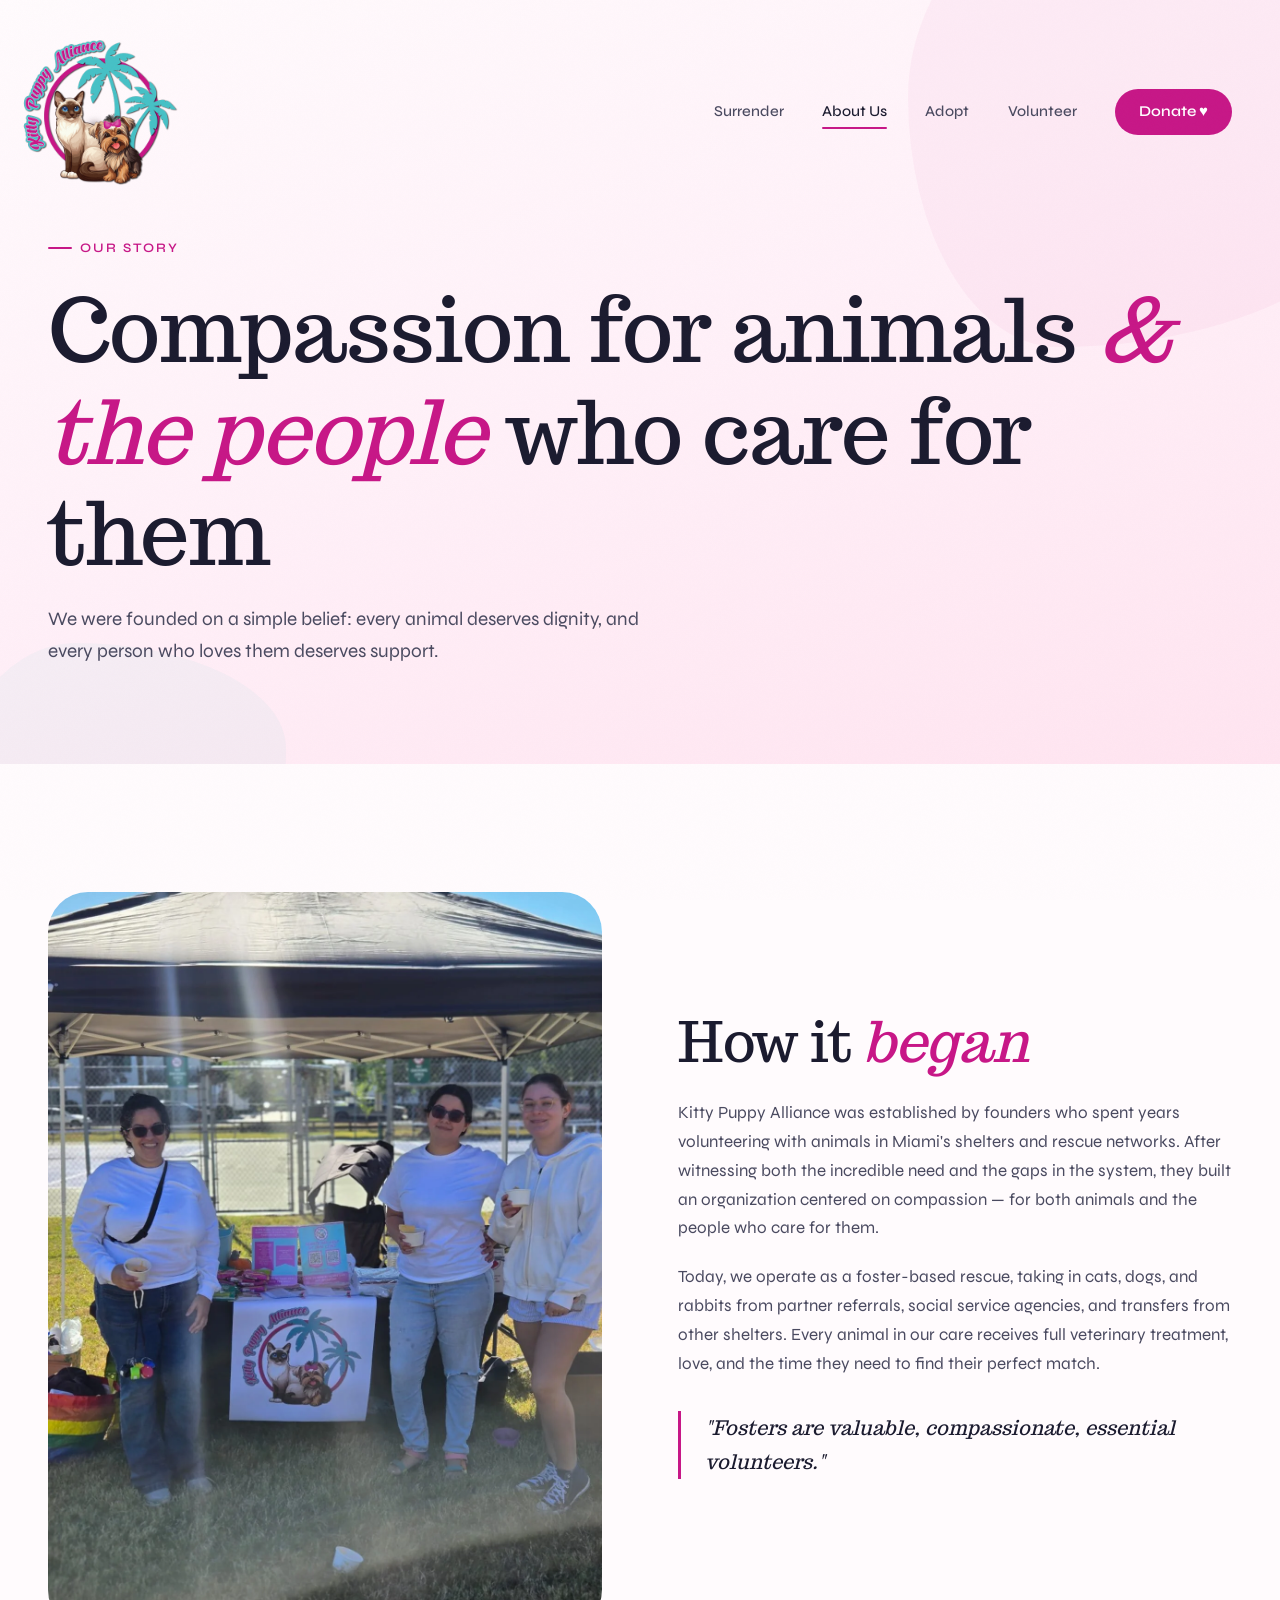
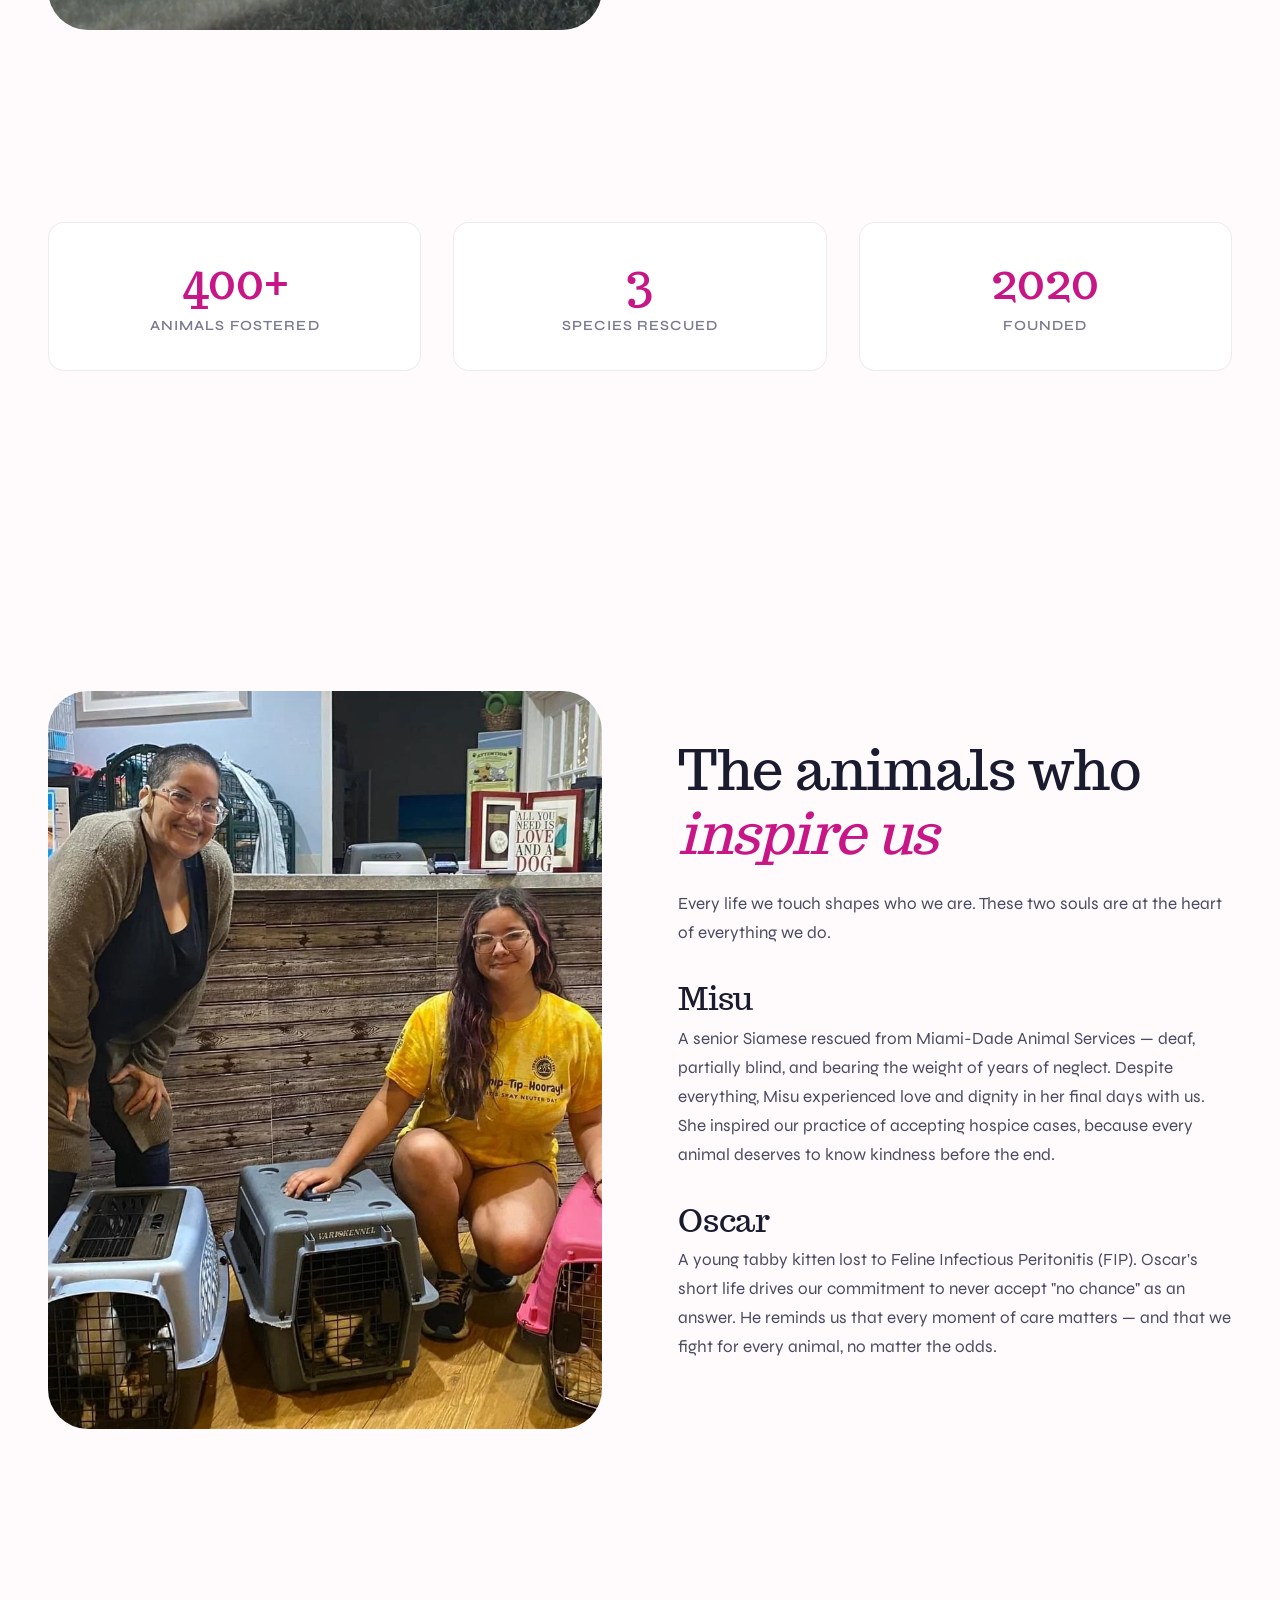
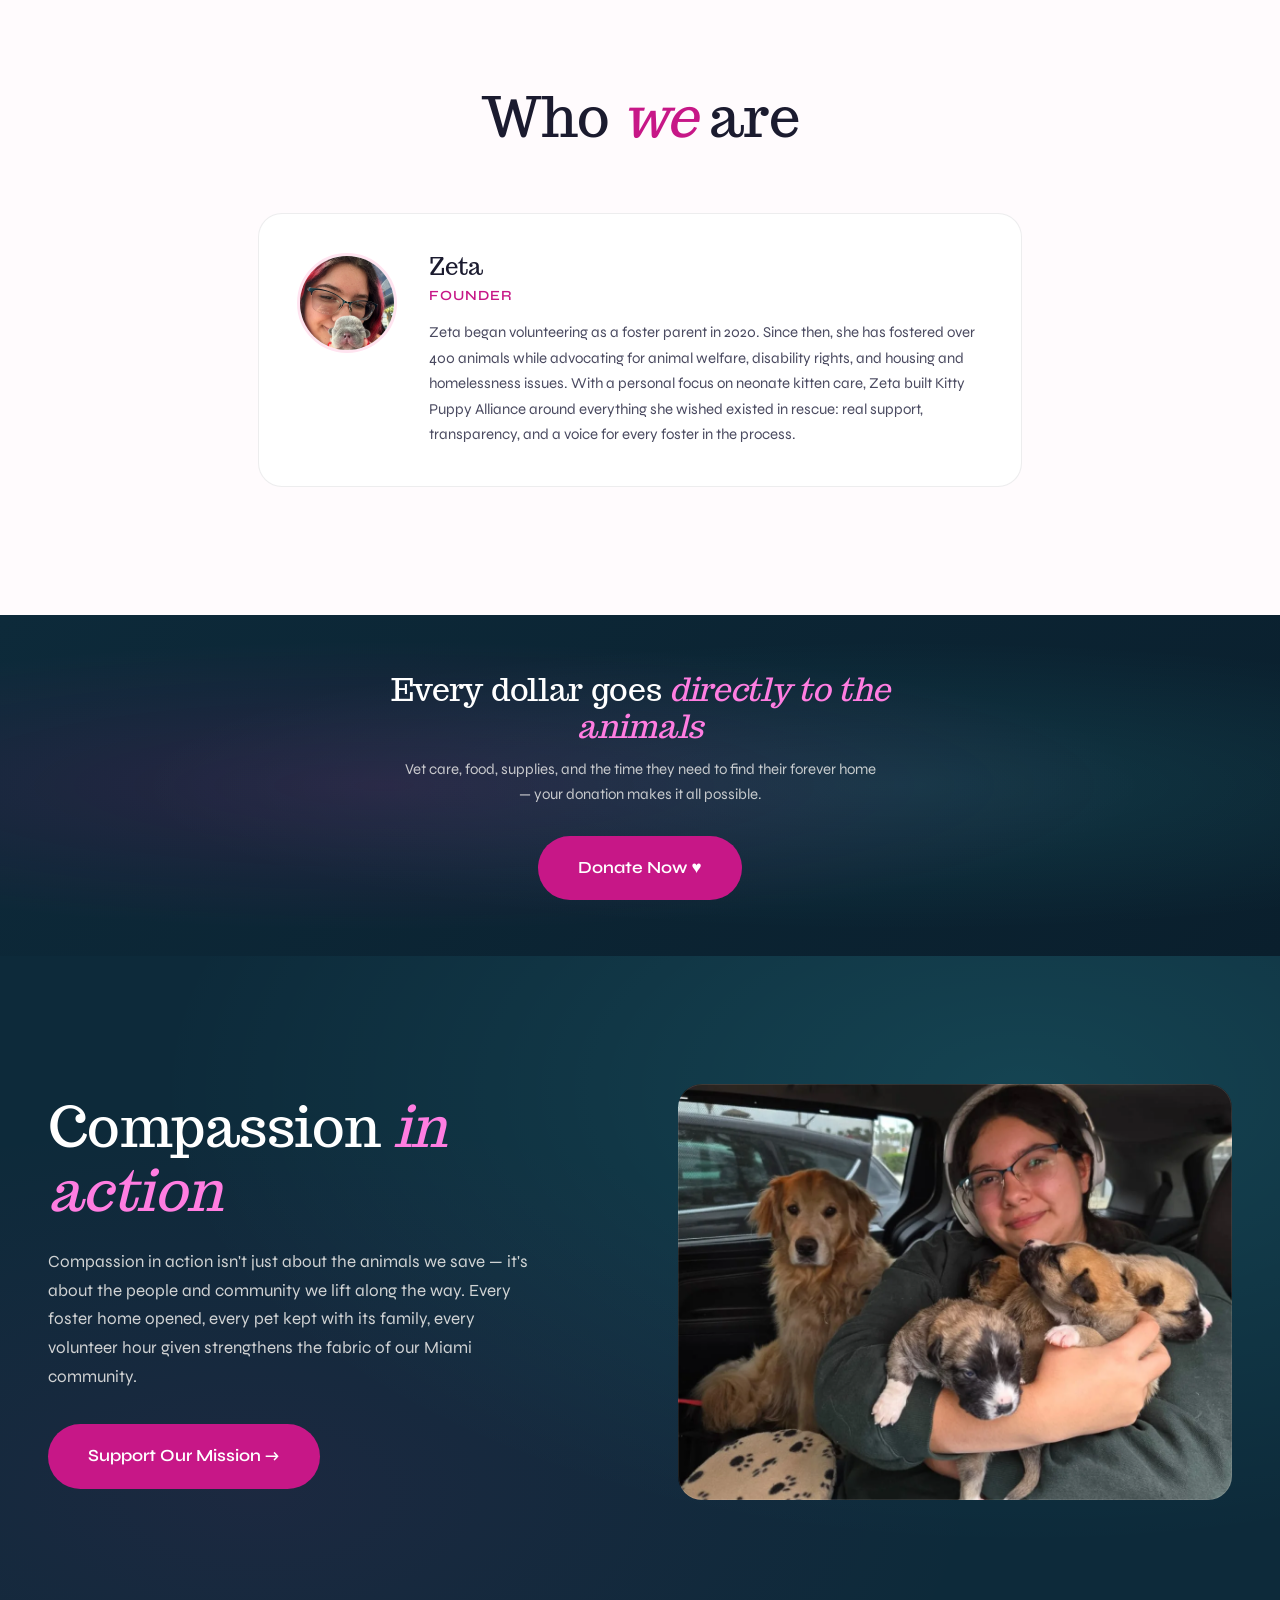
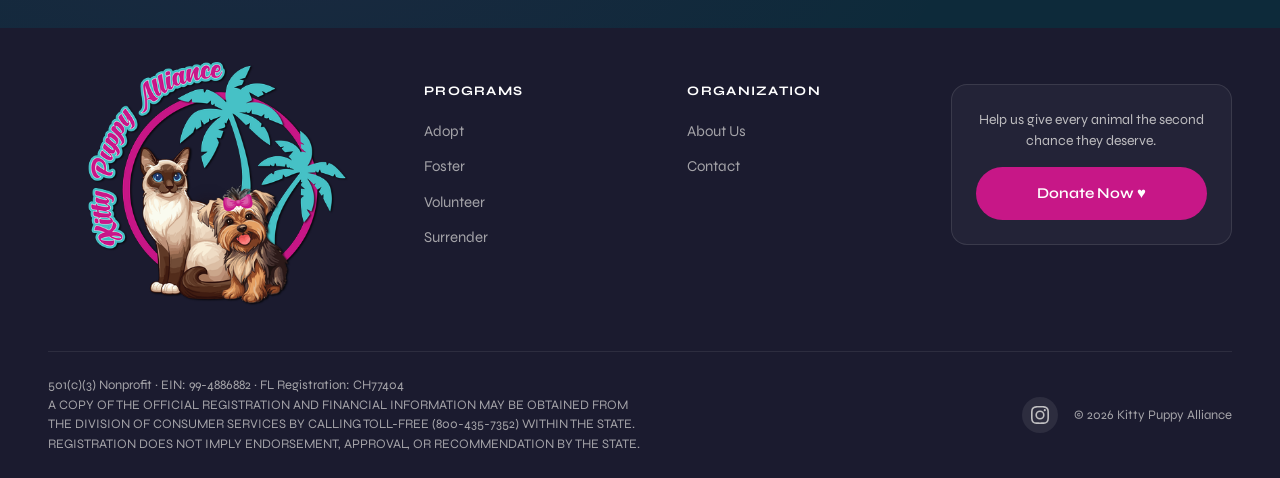
==== commit 51200719: "Download all images locally and add full metadata - Download 20 images from Squarespace CDN to local" ====
--- a/about.html
+++ b/about.html
@@ -5,6 +5,18 @@
   <meta name="viewport" content="width=device-width, initial-scale=1.0">
   <title>About Us — Kitty Puppy Alliance</title>
   <meta name="description" content="Learn about Kitty Puppy Alliance, our mission, the animals who inspire us, and the team behind our work rescuing animals in Miami.">
+  <link rel="canonical" href="https://kittypuppy.org/about.html">
+  <link rel="icon" type="image/png" href="images/logo.png">
+  <link rel="apple-touch-icon" href="images/logo.png">
+  <meta property="og:type" content="website">
+  <meta property="og:url" content="https://kittypuppy.org/about.html">
+  <meta property="og:title" content="About Us — Kitty Puppy Alliance">
+  <meta property="og:description" content="Learn about Kitty Puppy Alliance, our mission, the animals who inspire us, and the team behind our work rescuing animals in Miami.">
+  <meta property="og:image" content="https://kittypuppy.org/images/og-image.jpg">
+  <meta name="twitter:card" content="summary_large_image">
+  <meta name="twitter:title" content="About Us — Kitty Puppy Alliance">
+  <meta name="twitter:description" content="Learn about Kitty Puppy Alliance, our mission, the animals who inspire us, and the team behind our work rescuing animals in Miami.">
+  <meta name="twitter:image" content="https://kittypuppy.org/images/og-image.jpg">
   <link rel="preconnect" href="https://fonts.googleapis.com">
   <link rel="preconnect" href="https://fonts.gstatic.com" crossorigin>
   <link href="https://fonts.googleapis.com/css2?family=Trocchi&family=Syne:wght@400;500;600;700&display=swap" rel="stylesheet">
@@ -34,7 +46,7 @@
     <div class="container">
       <div class="story__grid">
         <div class="story__image reveal-left">
-          <img src="https://images.squarespace-cdn.com/content/v1/691a7016b13113248eb83f88/06ee1a6d-6d19-408b-808d-6c50726f0eca/22d7e254-aaae-4e81-8c7a-a4995b620a81.JPG" alt="Kitty Puppy Alliance - our story" loading="lazy">
+          <img src="images/about-story.jpg" alt="Kitty Puppy Alliance - our story" loading="lazy">
         </div>
         <div class="story__text reveal-right">
           <h2>How it <em>began</em></h2>
@@ -71,7 +83,7 @@
     <div class="container">
       <div class="story__grid">
         <div class="story__image reveal-left">
-          <img src="https://images.squarespace-cdn.com/content/v1/691a7016b13113248eb83f88/638ed238-31b7-4795-a4ea-f58158a9a545/IMG_5581.JPG" alt="The animals who inspire Kitty Puppy Alliance" loading="lazy">
+          <img src="images/about-animals.jpg" alt="The animals who inspire Kitty Puppy Alliance" loading="lazy">
         </div>
         <div class="story__text reveal-right">
           <h2>The animals who <em>inspire us</em></h2>
@@ -97,7 +109,7 @@
       </div>
       <div class="bio-card reveal">
         <div class="bio-card__avatar">
-          <img src="https://images.squarespace-cdn.com/content/v1/691a7016b13113248eb83f88/3423b801-7f12-4124-b3c8-c02146cdd0ae/Screenshot_12-1-2026_134823_.jpeg?format=750w" alt="Zeta, Founder of Kitty Puppy Alliance">
+          <img src="images/about-founder.jpg" alt="Zeta, Founder of Kitty Puppy Alliance">
         </div>
         <div>
           <h3 class="bio-card__name">Zeta</h3>
@@ -130,7 +142,7 @@
         </div>
         <div class="support__visual reveal-right">
           <div class="support__image-frame">
-            <img src="https://images.squarespace-cdn.com/content/v1/691a7016b13113248eb83f88/bb060ac6-0a2f-4ac6-9aef-354af32b2a9e/3b124921-14e9-4ecb-90fb-48788ac9b11e.JPG" alt="Kitty Puppy Alliance community impact" loading="lazy">
+            <img src="images/about-community.jpg" alt="Kitty Puppy Alliance community impact" loading="lazy">
           </div>
         </div>
       </div>
